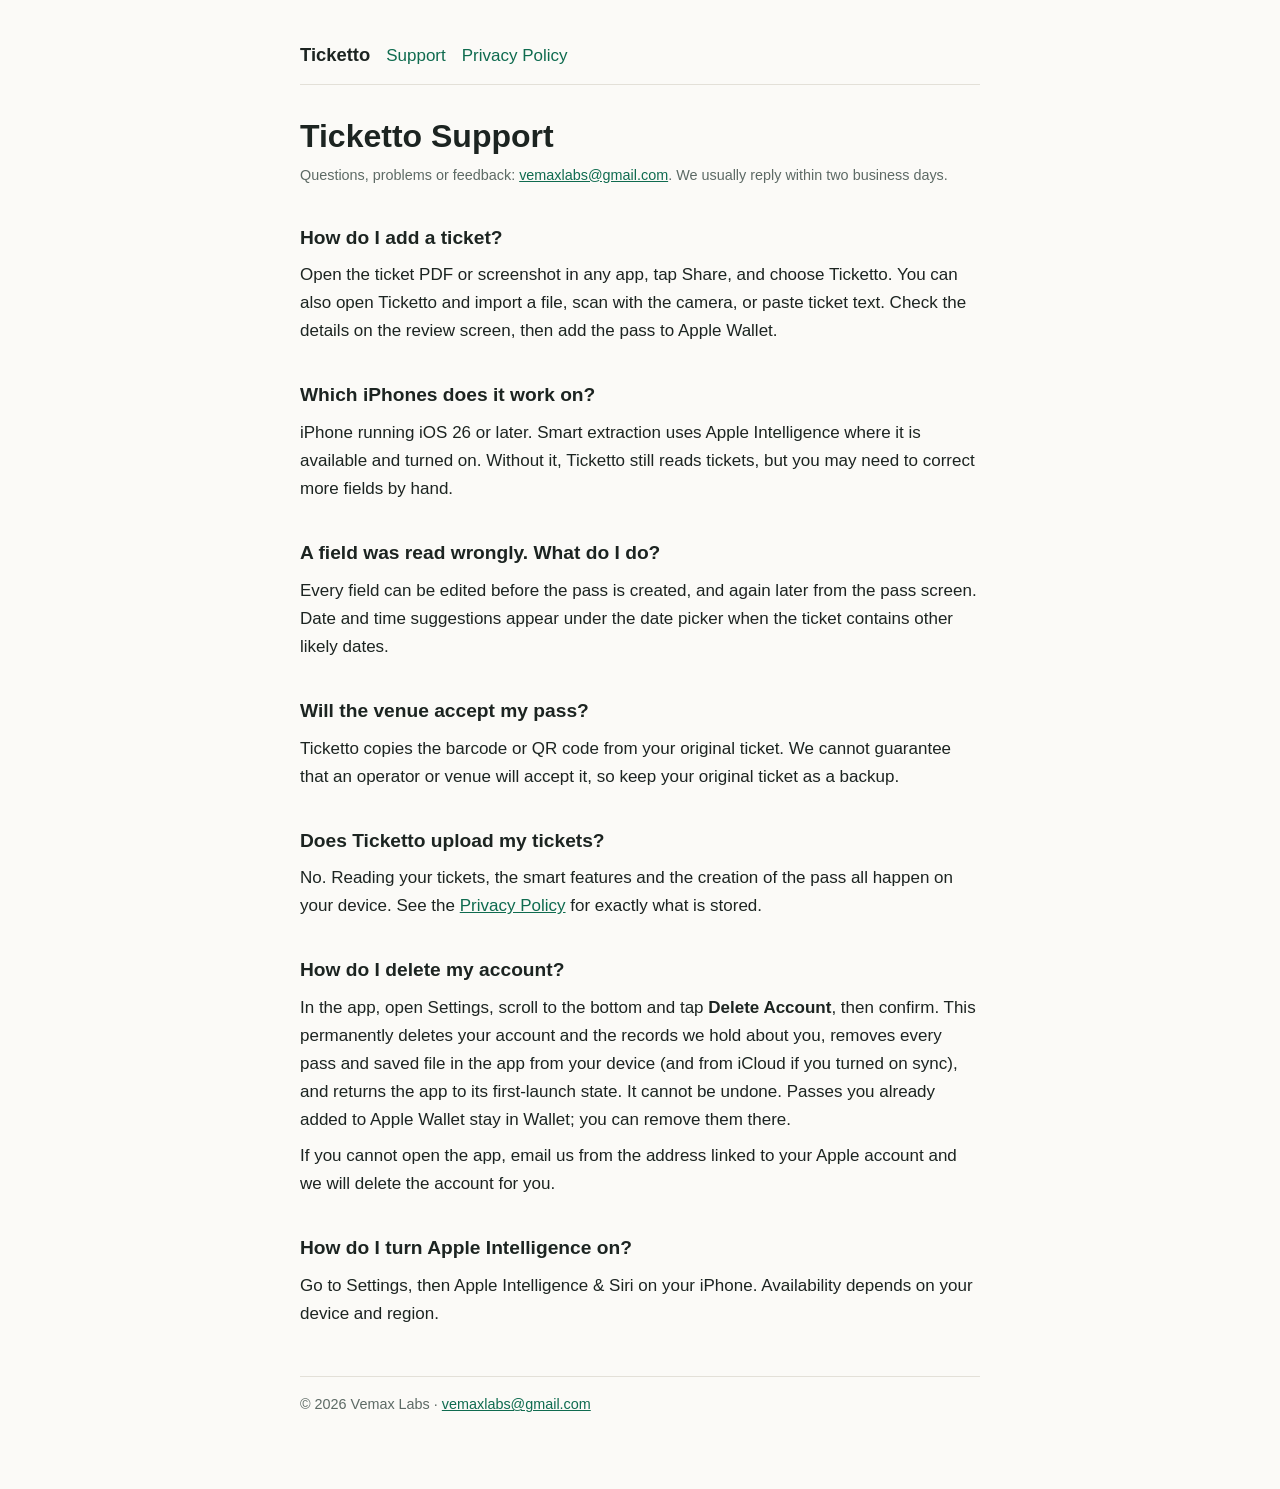
==== support.html @ 77180711 "Add Ticketto support and privacy pages Co-Authored-By: Claude Sonnet 5.5 <noreply@anthropic.com>" ====
<!doctype html><html lang="en"><head><meta charset="utf-8"><meta name="viewport" content="width=device-width,initial-scale=1"><link rel="stylesheet" href="style.css"><title>Ticketto Support</title></head><body><main><header class="site"><a class="brand" href="index.html">Ticketto</a><nav><a href="support.html">Support</a><a href="privacy.html">Privacy Policy</a></nav></header>
<h1>Ticketto Support</h1>
<p class="meta">Questions, problems or feedback: <a href="mailto:vemaxlabs@gmail.com">vemaxlabs@gmail.com</a>. We usually reply within two business days.</p>

<h2>How do I add a ticket?</h2>
<p>Open the ticket PDF or screenshot in any app, tap Share, and choose Ticketto. You can also open Ticketto and import a file, scan with the camera, or paste ticket text. Check the details on the review screen, then add the pass to Apple Wallet.</p>

<h2>Which iPhones does it work on?</h2>
<p>iPhone running iOS 26 or later. Smart extraction uses Apple Intelligence where it is available and turned on. Without it, Ticketto still reads tickets, but you may need to correct more fields by hand.</p>

<h2>A field was read wrongly. What do I do?</h2>
<p>Every field can be edited before the pass is created, and again later from the pass screen. Date and time suggestions appear under the date picker when the ticket contains other likely dates.</p>

<h2>Will the venue accept my pass?</h2>
<p>Ticketto copies the barcode or QR code from your original ticket. We cannot guarantee that an operator or venue will accept it, so keep your original ticket as a backup.</p>

<h2>Does Ticketto upload my tickets?</h2>
<p>No. Reading your tickets, the smart features and the creation of the pass all happen on your device. See the <a href="privacy.html">Privacy Policy</a> for exactly what is stored.</p>

<h2>How do I delete my account?</h2>
<p>In the app, open Settings, scroll to the bottom and tap <strong>Delete Account</strong>, then confirm. This permanently deletes your account and the records we hold about you, removes every pass and saved file in the app from your device (and from iCloud if you turned on sync), and returns the app to its first-launch state. It cannot be undone. Passes you already added to Apple Wallet stay in Wallet; you can remove them there.</p>
<p>If you cannot open the app, email us from the address linked to your Apple account and we will delete the account for you.</p>

<h2>How do I turn Apple Intelligence on?</h2>
<p>Go to Settings, then Apple Intelligence &amp; Siri on your iPhone. Availability depends on your device and region.</p>
<footer>© 2026 Vemax Labs · <a href="mailto:vemaxlabs@gmail.com">vemaxlabs@gmail.com</a></footer></main></body></html>
---- style.css ----
:root{--bg:#fbfaf7;--fg:#1c2421;--muted:#5d6a65;--accent:#0f6b4f;--rule:#e3e0d8}
@media (prefers-color-scheme:dark){:root{--bg:#121816;--fg:#e8ece9;--muted:#9aa8a2;--accent:#5fd1a4;--rule:#26302c}}
*{box-sizing:border-box}
body{margin:0;background:var(--bg);color:var(--fg);font:17px/1.65 -apple-system,BlinkMacSystemFont,"Segoe UI",Roboto,sans-serif}
main{max-width:720px;margin:0 auto;padding:40px 20px 72px}
header.site{display:flex;gap:16px;align-items:baseline;flex-wrap:wrap;border-bottom:1px solid var(--rule);padding-bottom:14px;margin-bottom:32px}
header.site a.brand{font-weight:700;font-size:1.15rem;color:var(--fg);text-decoration:none}
header.site nav a{margin-right:16px;color:var(--accent);text-decoration:none}
h1{font-size:2rem;line-height:1.2;margin:0 0 6px}
h2{font-size:1.2rem;margin:34px 0 6px}
p,li{margin:8px 0}
.meta{color:var(--muted);font-size:.9rem;margin-bottom:24px}
a{color:var(--accent)}
footer{margin-top:48px;padding-top:16px;border-top:1px solid var(--rule);color:var(--muted);font-size:.9rem}
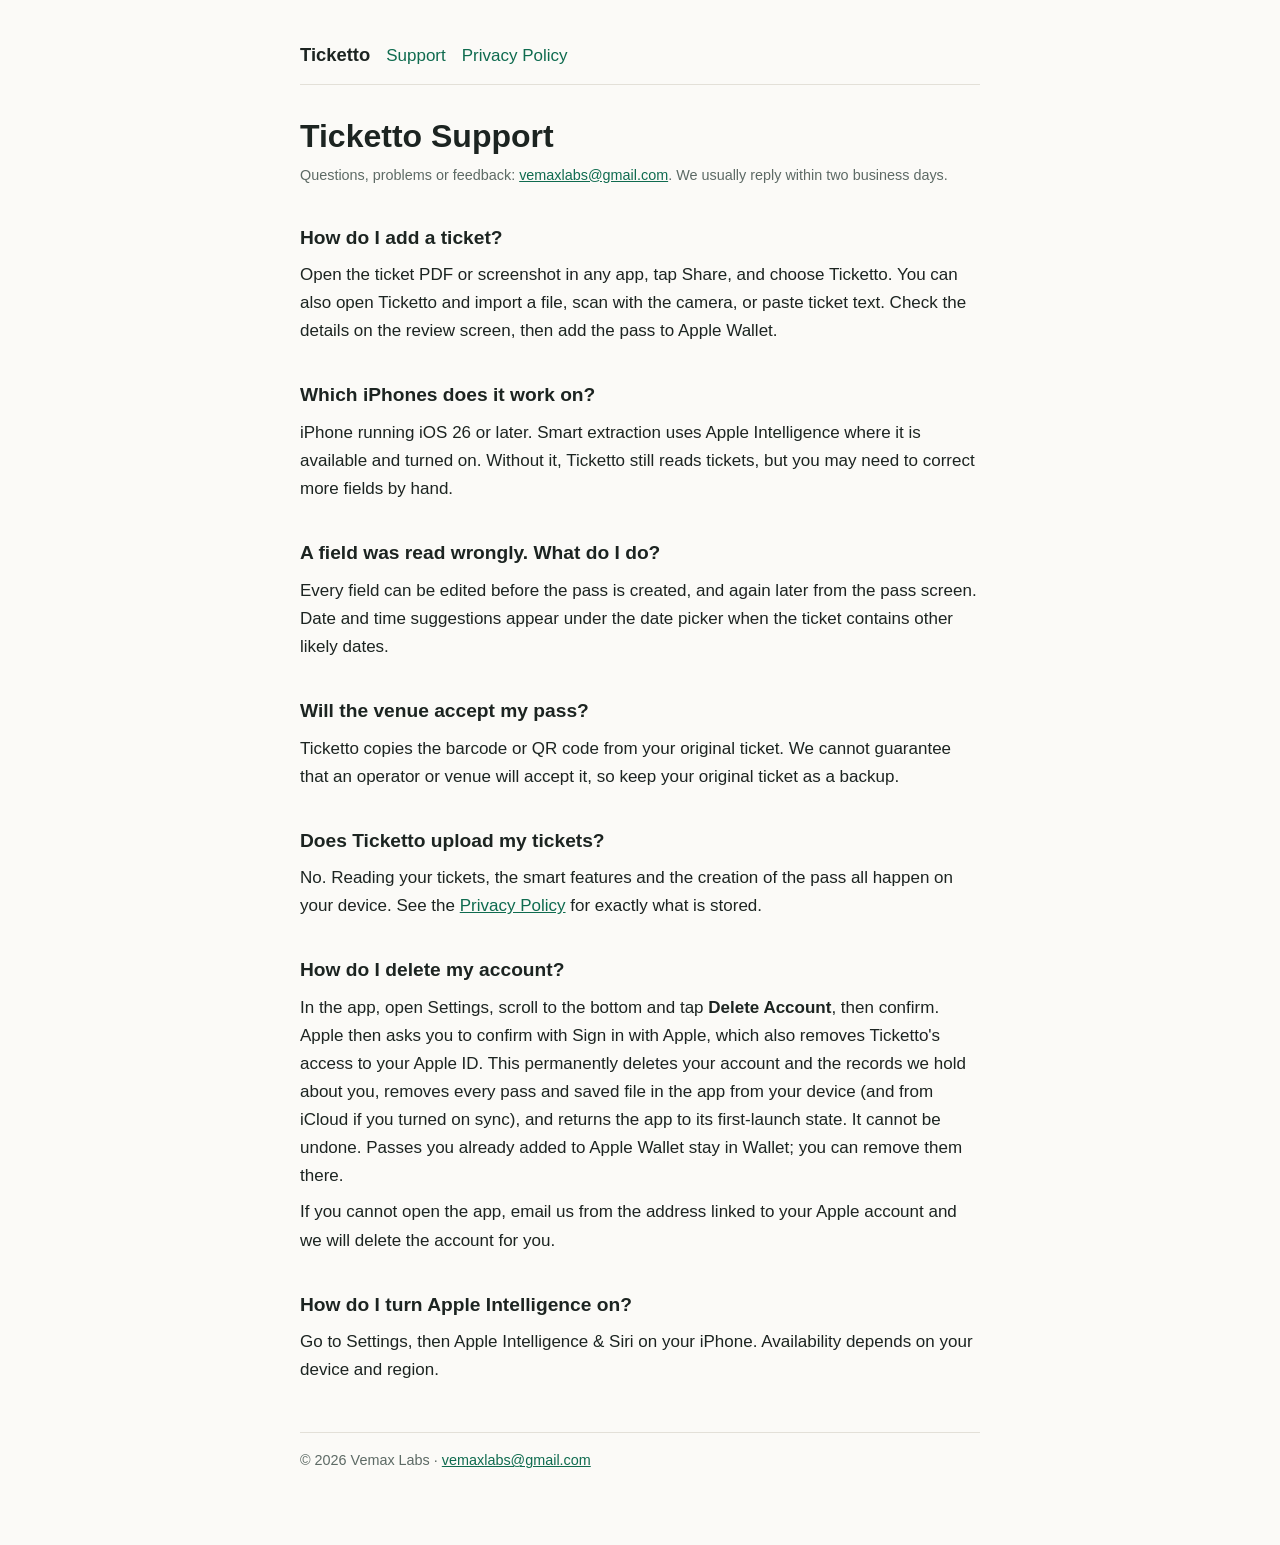
==== commit dd5aa029: "Describe Apple confirmation step in account deletion Co-Authored-By: Claude Sonnet 5.5 <noreply@anth" ====
--- a/support.html
+++ b/support.html
@@ -18,7 +18,7 @@
 <p>No. Reading your tickets, the smart features and the creation of the pass all happen on your device. See the <a href="privacy.html">Privacy Policy</a> for exactly what is stored.</p>
 
 <h2>How do I delete my account?</h2>
-<p>In the app, open Settings, scroll to the bottom and tap <strong>Delete Account</strong>, then confirm. This permanently deletes your account and the records we hold about you, removes every pass and saved file in the app from your device (and from iCloud if you turned on sync), and returns the app to its first-launch state. It cannot be undone. Passes you already added to Apple Wallet stay in Wallet; you can remove them there.</p>
+<p>In the app, open Settings, scroll to the bottom and tap <strong>Delete Account</strong>, then confirm. Apple then asks you to confirm with Sign in with Apple, which also removes Ticketto's access to your Apple ID. This permanently deletes your account and the records we hold about you, removes every pass and saved file in the app from your device (and from iCloud if you turned on sync), and returns the app to its first-launch state. It cannot be undone. Passes you already added to Apple Wallet stay in Wallet; you can remove them there.</p>
 <p>If you cannot open the app, email us from the address linked to your Apple account and we will delete the account for you.</p>
 
 <h2>How do I turn Apple Intelligence on?</h2>
